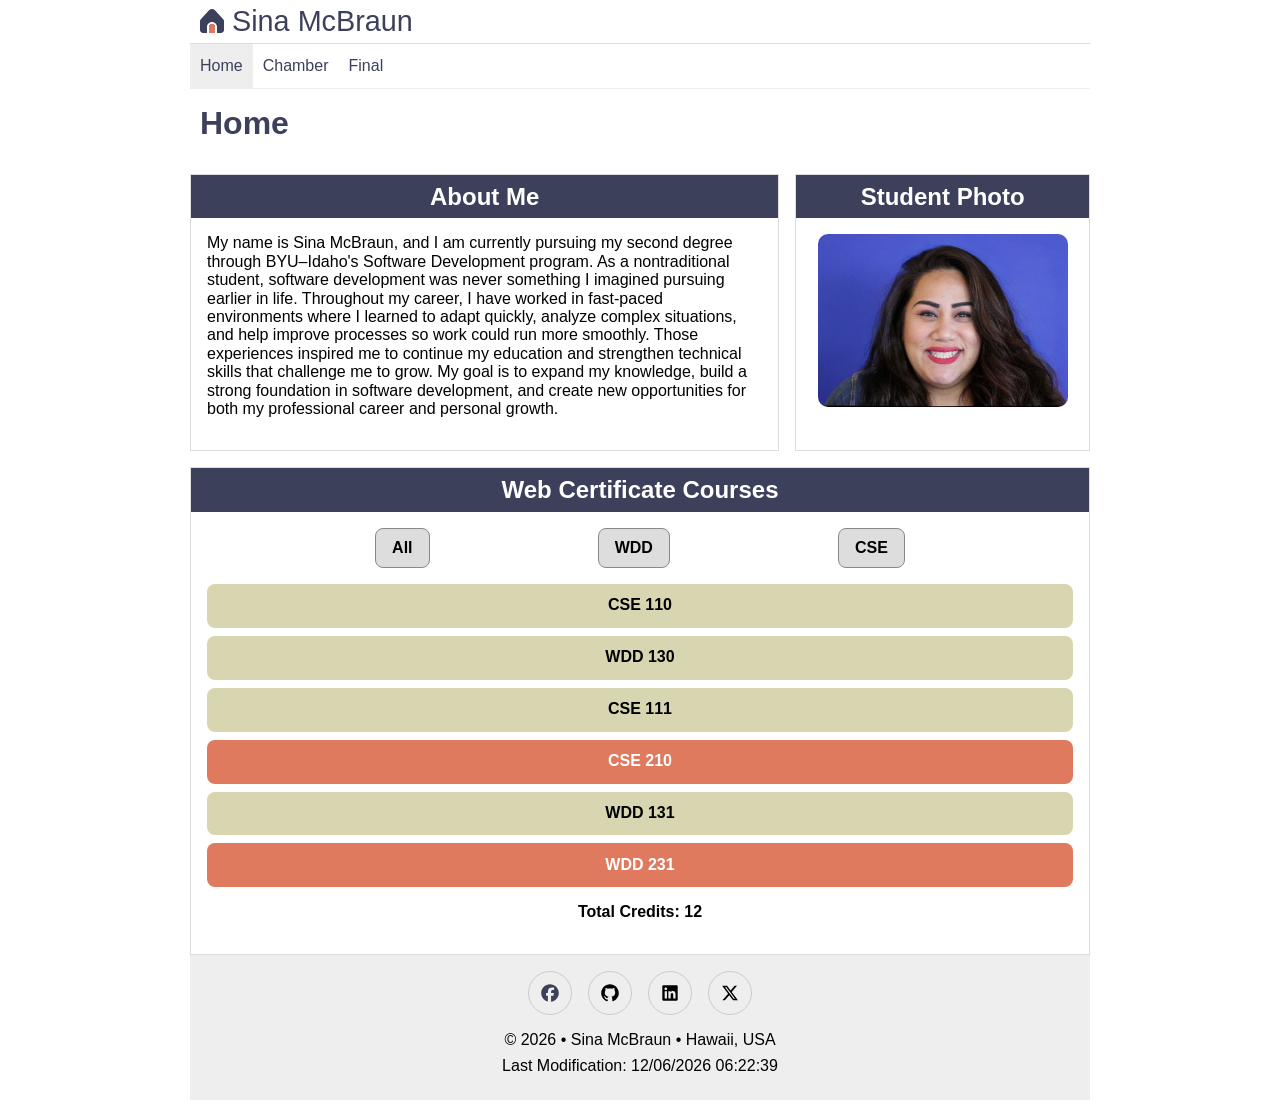
==== index.html @ e38aa556 "W01 course home page" ====
<!DOCTYPE html>
<html lang="en">

<head>
    <meta charset="UTF-8">
    <meta name="viewport" content="width=device-width, initial-scale=1.0">

    <title>Sina McBraun | WDD 231 Course Home</title>

    <meta name="description"
        content="WDD 231 Course Home Page for Sina McBraun featuring web development projects and coursework.">

    <meta name="author" content="Sina McBraun">

    <link rel="stylesheet" href="styles/normalize.css">
    <link rel="stylesheet" href="styles/small.css">
    <link rel="stylesheet" href="styles/larger.css">
    <script src="scripts/navigation.js" defer></script>
    <script src="scripts/date.js" defer></script>
    <script src="scripts/course.js" defer></script>

</head>

<body>
    <header>
        <img src="images/home.svg" alt="Site Logo" width="512" height="512">
        <span>Sina McBraun</span>
        <button id="ham-btn" class="hamburger"></button>
    </header>
    <nav id="nav-bar" class="navigation">
        <ul>
            <li class="current"><a href="index.html">Home</a></li>
            <li><a href="chamber/">Chamber</a></li>
            <li><a href="#">Final</a></li>
        </ul>

    </nav>


    <main>
        <h1>Home</h1>

        <section class="about">
            <h2>About Me</h2>
            <p>
                My name is Sina McBraun, and I am currently pursuing my second degree through BYU–Idaho's Software
                Development
                program. As a nontraditional student, software development was never something I imagined pursuing
                earlier in
                life. Throughout my career, I have worked in fast-paced environments where I learned to adapt quickly,
                analyze
                complex situations, and help improve processes so work could run more smoothly. Those experiences
                inspired me
                to continue my education and strengthen technical skills that challenge me to grow. My goal is to expand
                my
                knowledge, build a strong foundation in software development, and create new opportunities for both my
                professional career and personal growth.
            </p>
            </p>

        </section>

        <section class="photo">
            <h2>Student Photo</h2>
            <img src="images/profile.jpg" alt="Photo of Sina McBraun">
        </section>

        <section class="courses">
            <h2>Web Certificate Courses</h2>

            <div class="course-buttons">
                <button id="all">All</button>
                <button id="wdd">WDD</button>
                <button id="cse">CSE</button>
            </div>

            <div id="course-cards"></div>

            <p id="credits"></p>
        </section>

    </main>
    <footer>
        <div class="social">
            <a href="https://www.facebook.com/sinamcbraun" target="_blank">
                <img src="images/facebook.svg" alt="facebook" width="16" height="16">
            </a>

            <a href="https://www.facebook.com/yourprofile" target="_blank">
                <img src="images/github.svg" alt="github" width="16" height="16">
            </a>

            <a href="https://www.facebook.com/yourprofile" target="_blank">
                <img src="images/linkedin.svg" alt="linkedin" width="16" height="16">
            </a>

            <a href="https://www.facebook.com/yourprofile" target="_blank">
                <img src="images/twitter-x.svg" alt="twitter-x" width="16" height="16">
            </a>
        </div>

        <p>&copy; <span id="currentyear"></span> • Sina McBraun • Hawaii, USA</p>
        <p id="lastModified"></p>
    </footer>


</body>


</html>
---- styles/small.css ----
/* --------------- COLOR SCHEME ---------------

terra cotta #E07A5F
deep slate blue #3D405B
*/

/*************** SITE WIDE ***************/

* {
    font-family: "Josefina Sans", sans-serif;
    box-sizing: border-box;
}

h1 {
    margin: 1rem;
    color: #3D405B;
}





/*************** HEADER ***************/
header {
    display: grid;
    grid-template-columns: 24px auto 44px;
    padding: 5px 0 5px 10px;
    align-items: end;
    border-bottom: solid 1px #ddd;
    column-gap: 8px;
}

header img {
    display: block;
    width: 100%;
    height: auto;
    padding-bottom: 5px;
}

header span {
    font-size: 1.8rem;
    color: #3D405B;
}


/*************** HAMBURGER ***************/

.hamburger {
    background: none;
    border: none;
    color: #3D405B;
    cursor: pointer;
    font-family: Verdana, Geneva, Tahoma, sans-serif;
    font-size: 1.9rem;


}

.hamburger::before {
    content: "\2630";

}

.hamburger.show::before {
    content: "\00D7";
}

/*************** NAVIGATION ***************/
.navigation {
    display: none;

}

.navigation.show {
    display: block;

}

.navigation ul {
    list-style-type: none;
    margin: 0;
    padding: 0;
}

.navigation a {
    display: block;
    padding: .8rem 10px;
    color: #3D405B;
    text-decoration: none;
    border-bottom: solid 1px #ddd;
}

.navigation li.current {
    background-color: #eee;
}

.navigation a:hover {
    background-color: #E07A5F;
    color: white;
}

h1 {
    margin-left: 10px;
}


/*************** WEB CERTIFICATE COURSE ***************/
.photo img {
    width: 250px;
    height: auto;
    display: block;
    margin: 1rem auto;
    border-radius: 10px;
}

.course-buttons {
    display: flex;
    justify-content: space-evenly;
    margin: 1rem 0;
}

.course-buttons button {
    padding: .6rem 1rem;
    border-radius: 8px;
    border: 1px solid #888;
    background: #ddd;
    font-weight: bold;
    cursor: pointer;

}

.course-buttons button:hover {
    background: #E07A5F;
    color: white;

}

.course-card {
    background: #E07A5F;
    color: white;
    padding: .8rem;
    margin: .5rem 0;
    text-align: center;
    border-radius: 8px;
    font-weight: bold;

}

.course-card.completed {
    background: #d8d6b0;
    color: black;
}

#credits {
    text-align: center;
    font-weight: bold;
    margin-top: 1rem;
}


/*************** FOOTER ***************/
footer {
    background-color: #eee;
    padding: 1rem 10px;
    text-align: center;

}

.social {
    display: flex;
    justify-content: center;
    column-gap: 1rem;
    margin-bottom: 1rem;

}

.social a {
    display: flex;
    justify-content: center;
    align-items: center;
    width: 44px;
    height: 44px;
    border: #ccc solid 1px;
    border-radius: 22px;

}

.social img {
    width: 22px;
    height: 22px;
}

.social a:hover {
    background-color: #ddd;

}

footer p {
    margin: .5rem 0;
}
---- styles/larger.css ----
@media only screen and (min-width: 38rem) {

    header,
    main,
    nav,
    footer {
        max-width: 900px;
        margin: 0 auto;
    }


    header {
        grid-template-columns: 24px auto;
    }

    .hamburger {
        display: none;

    }

    .navigation {
        display: block;
        border-bottom: solid 1px #eee;
    }

    .navigation ul {
        display: flex;
    }

    .navigation a {
        border: none;
    }

    main {
        display: grid;
        grid-template-columns: 2fr 1fr;
        gap: 1rem;
    }

    main h1 {
        grid-column: 1 / 3;
    }

    .courses {
        grid-column: 1 /3;

    }

    .about,
    .photo,
    .courses {
        border: 1px solid #ddd;
        padding: 1rem;
    }

    .about h2,
    .photo h2,
    .courses h2 {
        background-color: #3D405B;
        color: white;
        text-align: center;
        padding: .5rem;
        margin: -1rem -1rem 1rem -1rem;
    }

}
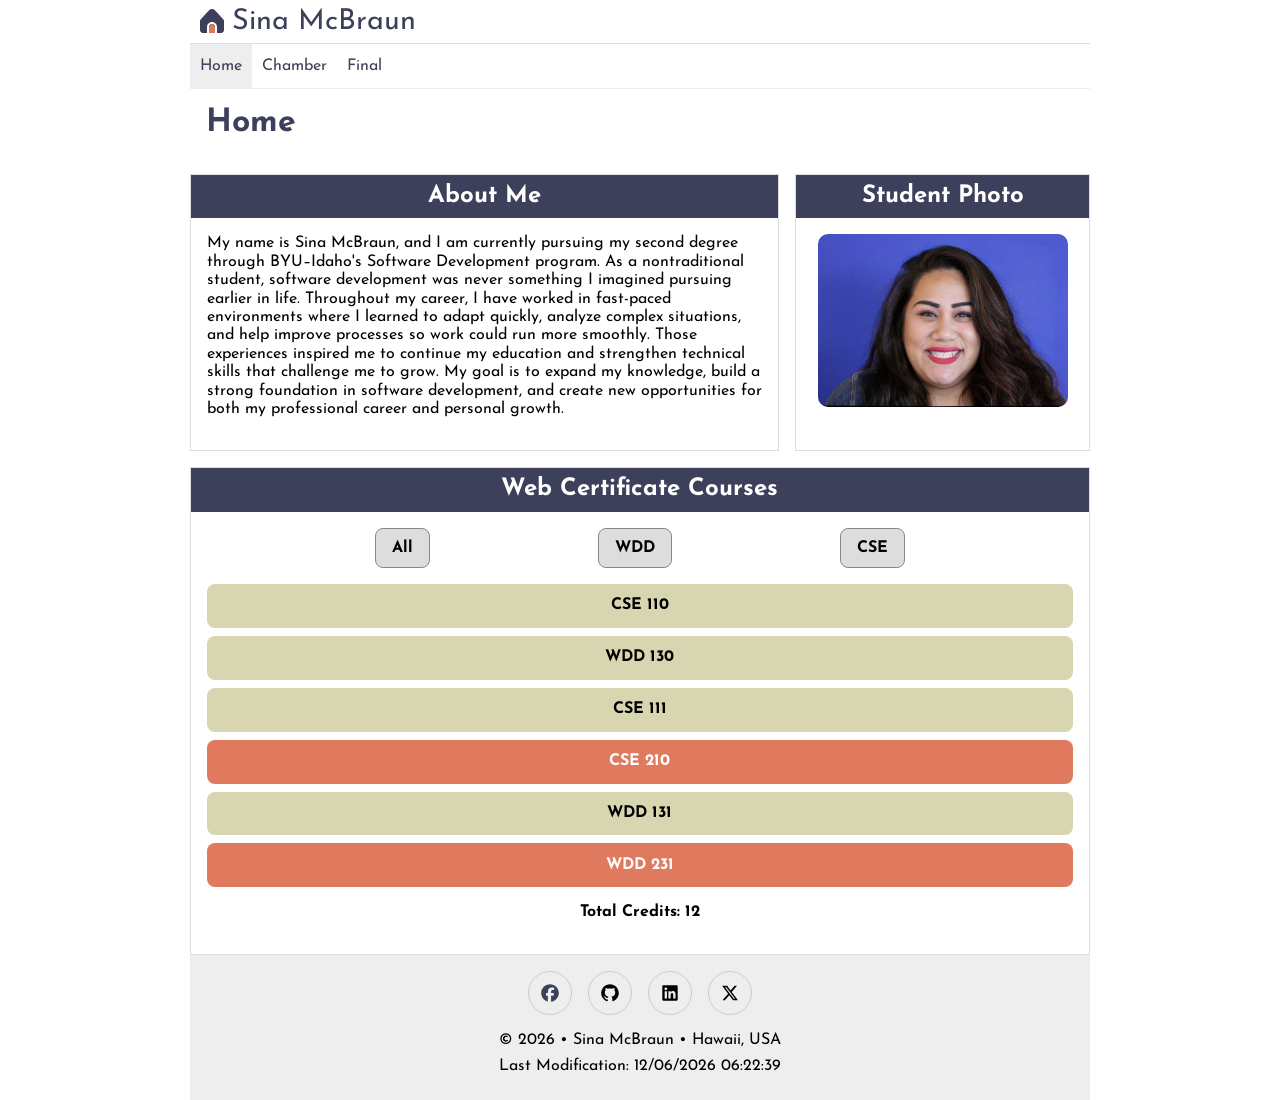
==== commit 4e66c494: "Fix audit issues" ====
--- a/index.html
+++ b/index.html
@@ -11,6 +11,10 @@
         content="WDD 231 Course Home Page for Sina McBraun featuring web development projects and coursework.">
 
     <meta name="author" content="Sina McBraun">
+
+    <link rel="preconnect" href="https://fonts.googleapis.com">
+    <link rel="preconnect" href="https://fonts.gstatic.com" crossorigin>
+    <link href="https://fonts.googleapis.com/css2?family=Josefin+Sans&display=swap" rel="stylesheet">
 
     <link rel="stylesheet" href="styles/normalize.css">
     <link rel="stylesheet" href="styles/small.css">
--- a/styles/small.css
+++ b/styles/small.css
@@ -7,7 +7,7 @@
 /*************** SITE WIDE ***************/
 
 * {
-    font-family: "Josefina Sans", sans-serif;
+    font-family: "Josefin Sans", sans-serif;
     box-sizing: border-box;
 }
 
@@ -99,9 +99,6 @@
     color: white;
 }
 
-h1 {
-    margin-left: 10px;
-}
 
 
 /*************** WEB CERTIFICATE COURSE ***************/
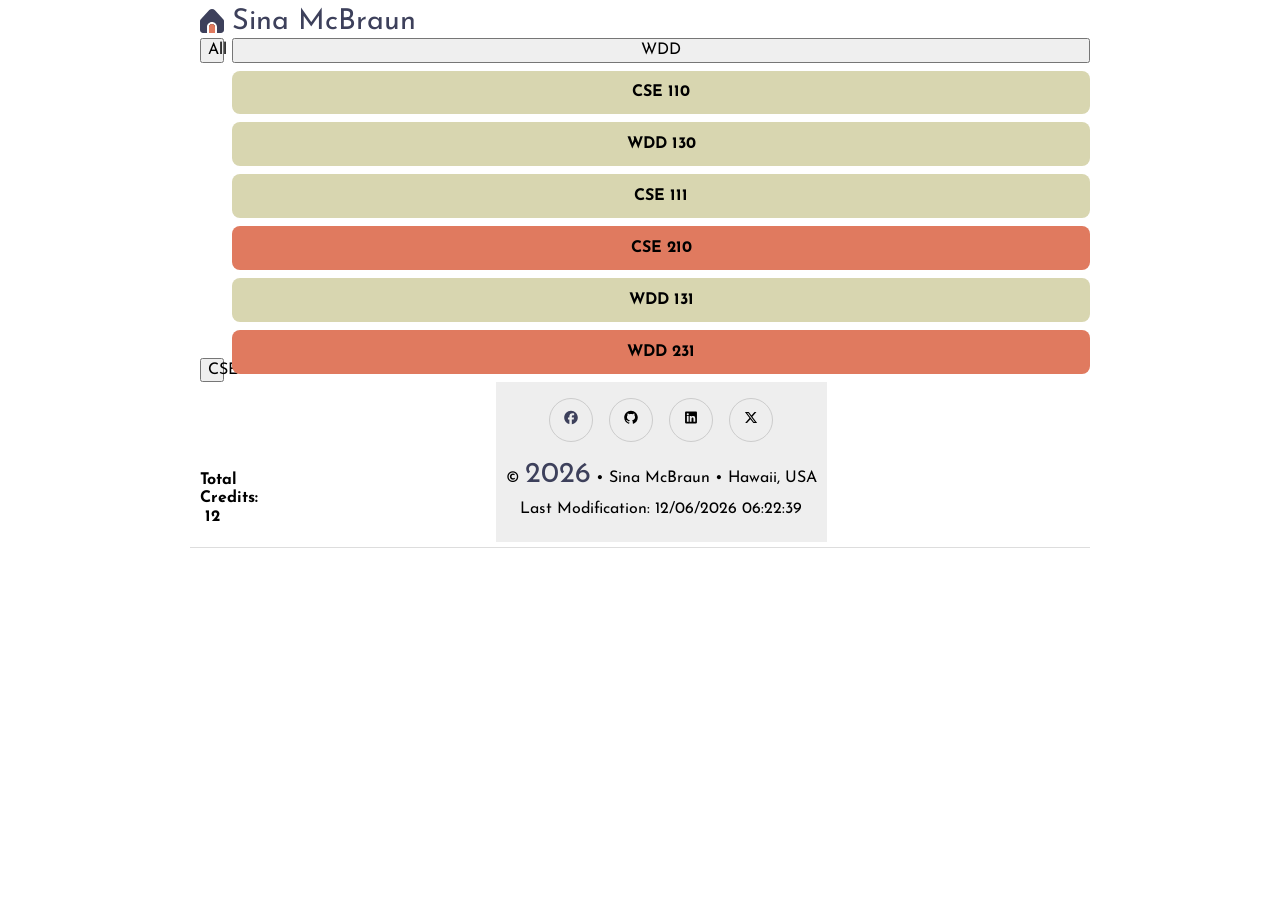
==== commit ad3e409e: "lighthouse errors" ====
--- a/index.html
+++ b/index.html
@@ -29,83 +29,90 @@
     <header>
         <img src="images/home.svg" alt="Site Logo" width="512" height="512">
         <span>Sina McBraun</span>
-        <button id="ham-btn" class="hamburger"></button>
+        <button id="ham-btn" class="hamburger" aria-label="Open navigation menu'>
+        </button>
     </header>
-    <nav id="nav-bar" class="navigation">
-        <ul>
-            <li class="current"><a href="index.html">Home</a></li>
-            <li><a href="chamber/">Chamber</a></li>
-            <li><a href="#">Final</a></li>
-        </ul>
+    <nav id=" nav-bar" class="navigation">
+            <ul>
+                <li class="current"><a href="index.html">Home</a></li>
+                <li><a href="chamber/">Chamber</a></li>
+                <li><a href="#">Final</a></li>
+            </ul>
 
-    </nav>
+            </nav>
 
 
-    <main>
-        <h1>Home</h1>
+            <main>
+                <h1>Home</h1>
 
-        <section class="about">
-            <h2>About Me</h2>
-            <p>
-                My name is Sina McBraun, and I am currently pursuing my second degree through BYU–Idaho's Software
-                Development
-                program. As a nontraditional student, software development was never something I imagined pursuing
-                earlier in
-                life. Throughout my career, I have worked in fast-paced environments where I learned to adapt quickly,
-                analyze
-                complex situations, and help improve processes so work could run more smoothly. Those experiences
-                inspired me
-                to continue my education and strengthen technical skills that challenge me to grow. My goal is to expand
-                my
-                knowledge, build a strong foundation in software development, and create new opportunities for both my
-                professional career and personal growth.
-            </p>
-            </p>
+                <section class="about">
+                    <h2>About Me</h2>
+                    <p>
+                        My name is Sina McBraun, and I am currently pursuing my second degree through BYU–Idaho's
+                        Software
+                        Development
+                        program. As a nontraditional student, software development was never something I imagined
+                        pursuing
+                        earlier in
+                        life. Throughout my career, I have worked in fast-paced environments where I learned to adapt
+                        quickly,
+                        analyze
+                        complex situations, and help improve processes so work could run more smoothly. Those
+                        experiences
+                        inspired me
+                        to continue my education and strengthen technical skills that challenge me to grow. My goal is
+                        to expand
+                        my
+                        knowledge, build a strong foundation in software development, and create new opportunities for
+                        both my
+                        professional career and personal growth.
+                    </p>
 
-        </section>
 
-        <section class="photo">
-            <h2>Student Photo</h2>
-            <img src="images/profile.jpg" alt="Photo of Sina McBraun">
-        </section>
+                </section>
 
-        <section class="courses">
-            <h2>Web Certificate Courses</h2>
+                <section class="photo">
+                    <h2>Student Photo</h2>
+                    <img src="images/profile.jpg" alt="Photo of Sina McBraun">
+                </section>
 
-            <div class="course-buttons">
-                <button id="all">All</button>
-                <button id="wdd">WDD</button>
-                <button id="cse">CSE</button>
-            </div>
+                <section class="courses">
+                    <h2>Web Certificate Courses</h2>
 
-            <div id="course-cards"></div>
+                    <div class="course-buttons">
+                        <button id="all">All</button>
+                        <button id="wdd">WDD</button>
+                        <button id="cse">CSE</button>
+                    </div>
 
-            <p id="credits"></p>
-        </section>
+                    <div id="course-cards"></div>
 
-    </main>
-    <footer>
-        <div class="social">
-            <a href="https://www.facebook.com/sinamcbraun" target="_blank">
-                <img src="images/facebook.svg" alt="facebook" width="16" height="16">
-            </a>
+                    <p id="credits"></p>
+                </section>
 
-            <a href="https://www.facebook.com/yourprofile" target="_blank">
-                <img src="images/github.svg" alt="github" width="16" height="16">
-            </a>
+            </main>
+            <footer>
+                <div class="social">
+                    <a href="https://www.facebook.com/sinamcbraun" target="_blank">
+                        <img src="images/facebook.svg" alt="facebook" width="16" height="16">
+                    </a>
 
-            <a href="https://www.facebook.com/yourprofile" target="_blank">
-                <img src="images/linkedin.svg" alt="linkedin" width="16" height="16">
-            </a>
+                    <a href="https://www.facebook.com/yourprofile" target="_blank">
+                        <img src="images/github.svg" alt="github" width="16" height="16">
+                    </a>
 
-            <a href="https://www.facebook.com/yourprofile" target="_blank">
-                <img src="images/twitter-x.svg" alt="twitter-x" width="16" height="16">
-            </a>
-        </div>
+                    <a href="https://www.facebook.com/yourprofile" target="_blank">
+                        <img src="images/linkedin.svg" alt="linkedin" width="16" height="16">
+                    </a>
 
-        <p>&copy; <span id="currentyear"></span> • Sina McBraun • Hawaii, USA</p>
-        <p id="lastModified"></p>
-    </footer>
+                    <a href="https://www.facebook.com/yourprofile" target="_blank">
+                        <img src="images/twitter-x.svg" alt="twitter-x" width="16" height="16">
+                    </a>
+                </div>
+
+                <p>&copy; <span id="currentyear"></span> • Sina McBraun • Hawaii, USA</p>
+                <p id="lastModified"></p>
+            </footer>
 
 
 </body>
--- a/styles/small.css
+++ b/styles/small.css
@@ -134,7 +134,7 @@
 
 .course-card {
     background: #E07A5F;
-    color: white;
+    color: black;
     padding: .8rem;
     margin: .5rem 0;
     text-align: center;
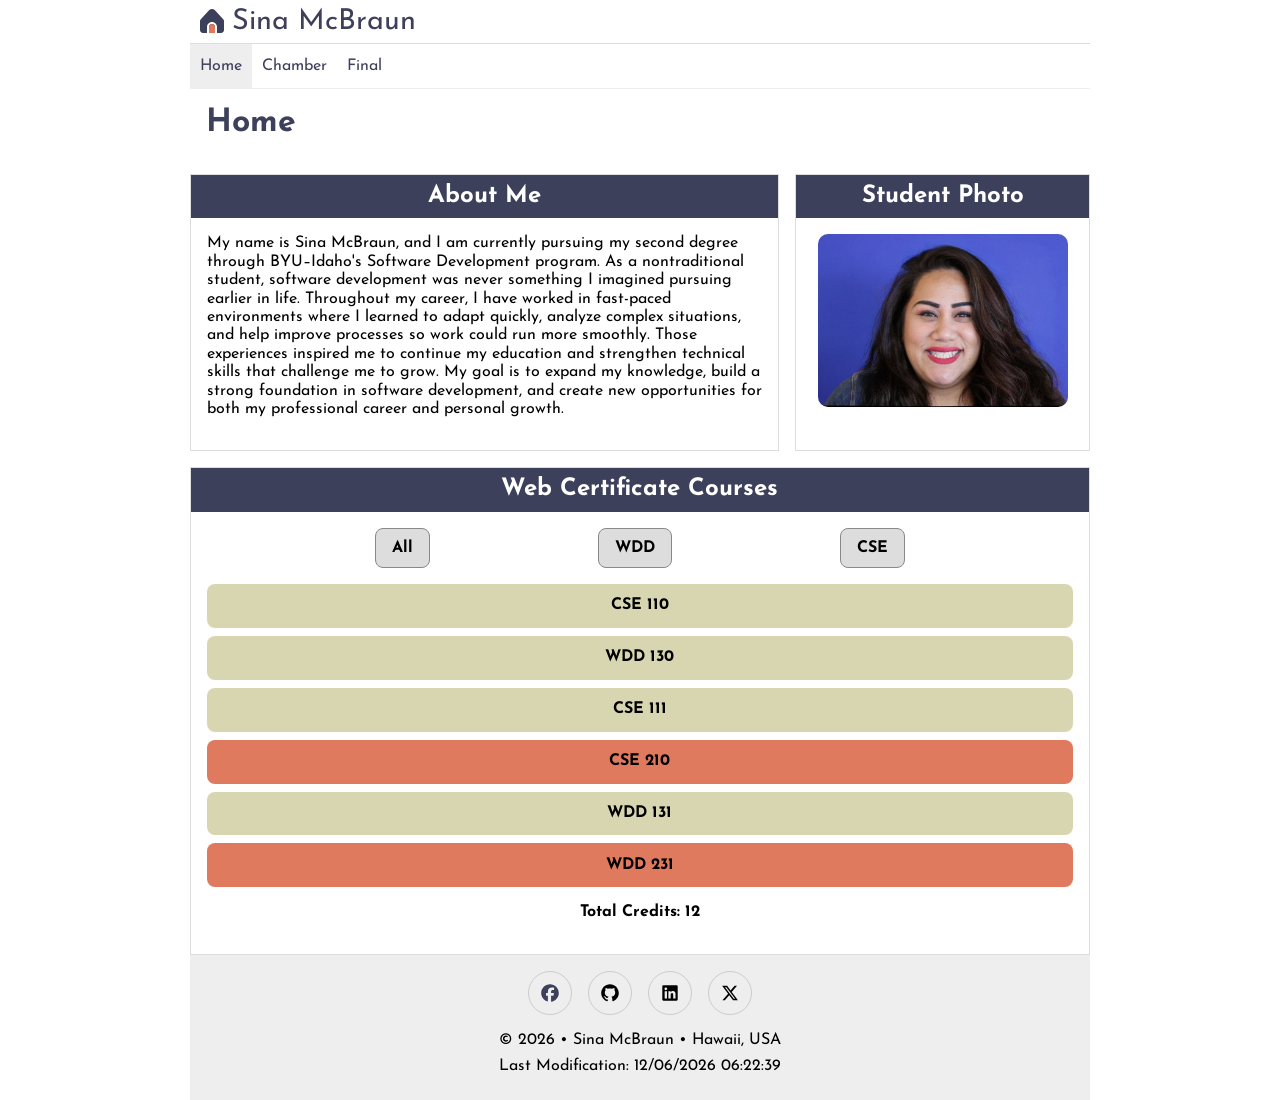
==== commit e48181c9: "corrected ' to " for aria-label="Open navigation menu'" ====
--- a/index.html
+++ b/index.html
@@ -29,90 +29,91 @@
     <header>
         <img src="images/home.svg" alt="Site Logo" width="512" height="512">
         <span>Sina McBraun</span>
-        <button id="ham-btn" class="hamburger" aria-label="Open navigation menu'>
+
+        <button id="ham-btn" class="hamburger" aria-label="Open navigation menu">
         </button>
     </header>
     <nav id=" nav-bar" class="navigation">
-            <ul>
-                <li class="current"><a href="index.html">Home</a></li>
-                <li><a href="chamber/">Chamber</a></li>
-                <li><a href="#">Final</a></li>
-            </ul>
+        <ul>
+            <li class="current"><a href="index.html">Home</a></li>
+            <li><a href="chamber/">Chamber</a></li>
+            <li><a href="#">Final</a></li>
+        </ul>
 
-            </nav>
+    </nav>
 
 
-            <main>
-                <h1>Home</h1>
+    <main>
+        <h1>Home</h1>
 
-                <section class="about">
-                    <h2>About Me</h2>
-                    <p>
-                        My name is Sina McBraun, and I am currently pursuing my second degree through BYU–Idaho's
-                        Software
-                        Development
-                        program. As a nontraditional student, software development was never something I imagined
-                        pursuing
-                        earlier in
-                        life. Throughout my career, I have worked in fast-paced environments where I learned to adapt
-                        quickly,
-                        analyze
-                        complex situations, and help improve processes so work could run more smoothly. Those
-                        experiences
-                        inspired me
-                        to continue my education and strengthen technical skills that challenge me to grow. My goal is
-                        to expand
-                        my
-                        knowledge, build a strong foundation in software development, and create new opportunities for
-                        both my
-                        professional career and personal growth.
-                    </p>
+        <section class="about">
+            <h2>About Me</h2>
+            <p>
+                My name is Sina McBraun, and I am currently pursuing my second degree through BYU–Idaho's
+                Software
+                Development
+                program. As a nontraditional student, software development was never something I imagined
+                pursuing
+                earlier in
+                life. Throughout my career, I have worked in fast-paced environments where I learned to adapt
+                quickly,
+                analyze
+                complex situations, and help improve processes so work could run more smoothly. Those
+                experiences
+                inspired me
+                to continue my education and strengthen technical skills that challenge me to grow. My goal is
+                to expand
+                my
+                knowledge, build a strong foundation in software development, and create new opportunities for
+                both my
+                professional career and personal growth.
+            </p>
 
 
-                </section>
+        </section>
 
-                <section class="photo">
-                    <h2>Student Photo</h2>
-                    <img src="images/profile.jpg" alt="Photo of Sina McBraun">
-                </section>
+        <section class="photo">
+            <h2>Student Photo</h2>
+            <img src="images/profile.jpg" alt="Photo of Sina McBraun">
+        </section>
 
-                <section class="courses">
-                    <h2>Web Certificate Courses</h2>
+        <section class="courses">
+            <h2>Web Certificate Courses</h2>
 
-                    <div class="course-buttons">
-                        <button id="all">All</button>
-                        <button id="wdd">WDD</button>
-                        <button id="cse">CSE</button>
-                    </div>
+            <div class="course-buttons">
+                <button id="all">All</button>
+                <button id="wdd">WDD</button>
+                <button id="cse">CSE</button>
+            </div>
 
-                    <div id="course-cards"></div>
+            <div id="course-cards"></div>
 
-                    <p id="credits"></p>
-                </section>
+            <p id="credits"></p>
+        </section>
 
-            </main>
-            <footer>
-                <div class="social">
-                    <a href="https://www.facebook.com/sinamcbraun" target="_blank">
-                        <img src="images/facebook.svg" alt="facebook" width="16" height="16">
-                    </a>
+    </main>
+    <footer>
+        <div class="social">
+            <a href="https://www.facebook.com/sinamcbraun" target="_blank">
+                <img src="images/facebook.svg" alt="facebook" width="16" height="16">
+            </a>
 
-                    <a href="https://www.facebook.com/yourprofile" target="_blank">
-                        <img src="images/github.svg" alt="github" width="16" height="16">
-                    </a>
+            <a href="https://www.facebook.com/yourprofile" target="_blank">
+                <img src="images/github.svg" alt="github" width="16" height="16">
+            </a>
 
-                    <a href="https://www.facebook.com/yourprofile" target="_blank">
-                        <img src="images/linkedin.svg" alt="linkedin" width="16" height="16">
-                    </a>
+            <a href="https://www.facebook.com/yourprofile" target="_blank">
+                <img src="images/linkedin.svg" alt="linkedin" width="16" height="16">
+            </a>
 
-                    <a href="https://www.facebook.com/yourprofile" target="_blank">
-                        <img src="images/twitter-x.svg" alt="twitter-x" width="16" height="16">
-                    </a>
-                </div>
+            <a href="https://www.facebook.com/yourprofile" target="_blank">
+                <img src="images/twitter-x.svg" alt="twitter-x" width="16" height="16">
+            </a>
+        </div>
 
-                <p>&copy; <span id="currentyear"></span> • Sina McBraun • Hawaii, USA</p>
-                <p id="lastModified"></p>
-            </footer>
+        <p>&copy; <span id="currentyear"></span> • Sina McBraun • Hawaii, USA</p>
+        <p id="lastModified"></p>
+    </footer>
 
 
 </body>
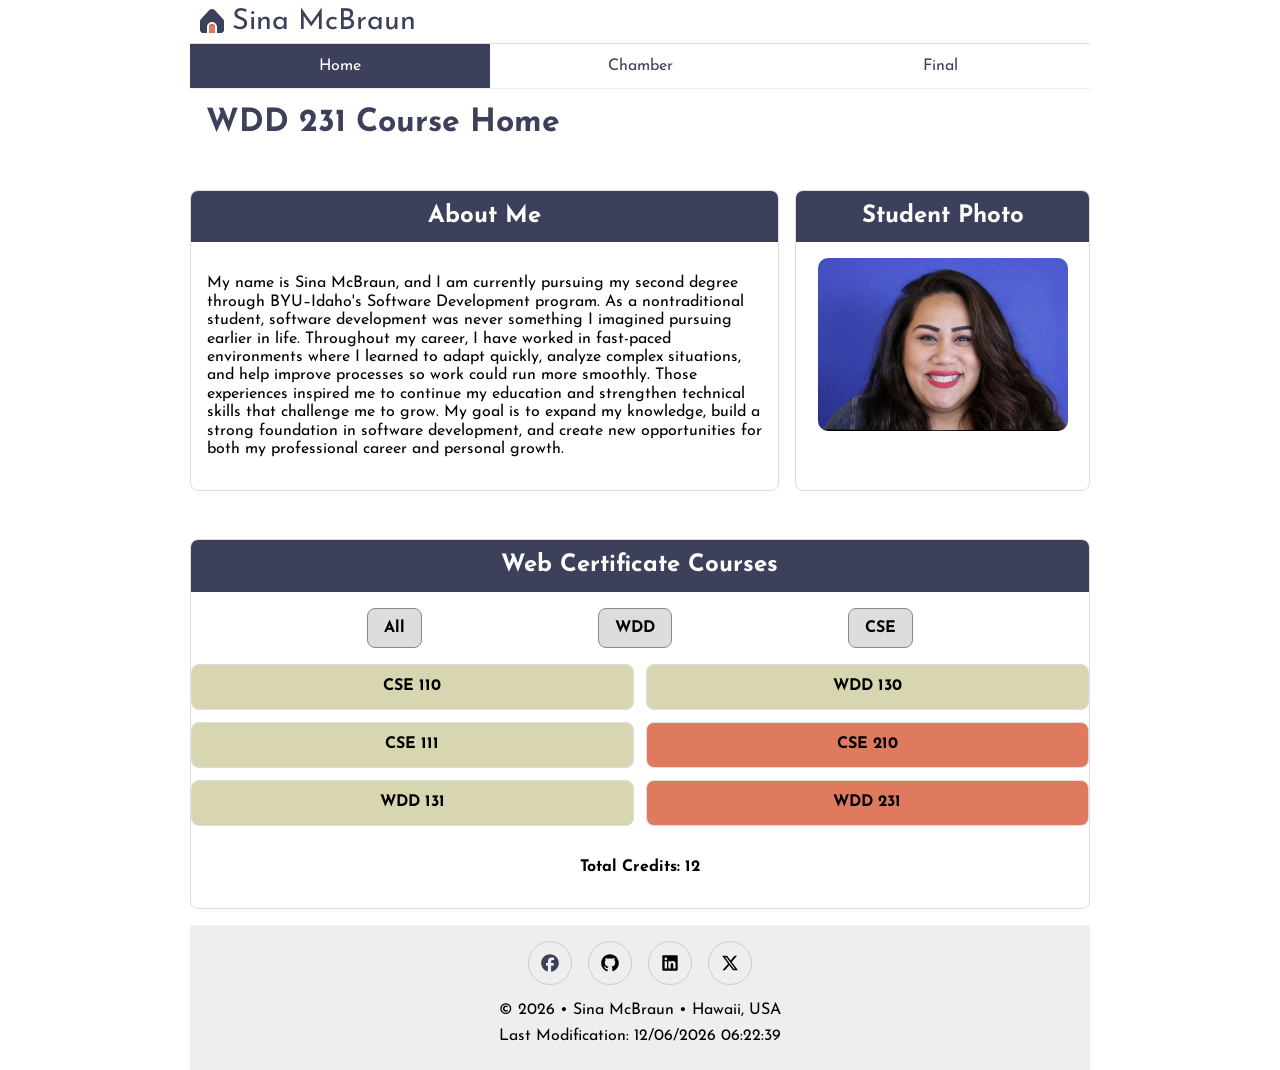
==== commit a4e63c8c: "Update W01 home page" ====
--- a/index.html
+++ b/index.html
@@ -7,8 +7,16 @@
 
     <title>Sina McBraun | WDD 231 Course Home</title>
 
+    <link rel="icon" href="favicon.ico">
+
     <meta name="description"
         content="WDD 231 Course Home Page for Sina McBraun featuring web development projects and coursework.">
+
+    <meta property="og:title" content="Sina McBraun | WDD 231 Course Home">
+    <meta property="og:description"
+        content="WDD 231 Course Home Page for Sina McBraun to feature web development projects and homework assignments.">
+    <meta property="og:image" content="https://smcbraun.github.io/wdd231/images/profile.jpg">
+    <meta property="og:url" content="https://smcbraun.github.io/wdd231/">
 
     <meta name="author" content="Sina McBraun">
 
@@ -33,7 +41,7 @@
         <button id="ham-btn" class="hamburger" aria-label="Open navigation menu">
         </button>
     </header>
-    <nav id=" nav-bar" class="navigation">
+    <nav id="nav-bar" class="navigation">
         <ul>
             <li class="current"><a href="index.html">Home</a></li>
             <li><a href="chamber/">Chamber</a></li>
@@ -44,7 +52,7 @@
 
 
     <main>
-        <h1>Home</h1>
+        <h1>WDD 231 Course Home</h1>
 
         <section class="about">
             <h2>About Me</h2>
@@ -98,15 +106,15 @@
                 <img src="images/facebook.svg" alt="facebook" width="16" height="16">
             </a>
 
-            <a href="https://www.facebook.com/yourprofile" target="_blank">
+            <a href="https://github.com" target="_blank">
                 <img src="images/github.svg" alt="github" width="16" height="16">
             </a>
 
-            <a href="https://www.facebook.com/yourprofile" target="_blank">
+            <a href="https://www.linkedin.com/in/sinamcbraun" target="_blank">
                 <img src="images/linkedin.svg" alt="linkedin" width="16" height="16">
             </a>
 
-            <a href="https://www.facebook.com/yourprofile" target="_blank">
+            <a href="https://x.com/MakT92" target="_blank">
                 <img src="images/twitter-x.svg" alt="twitter-x" width="16" height="16">
             </a>
         </div>
--- a/styles/small.css
+++ b/styles/small.css
@@ -16,7 +16,28 @@
     color: #3D405B;
 }
 
-
+main {
+    margin: 0 10px;
+}
+
+section {
+    margin: 1rem 0;
+    border: 1px solid #ddd;
+    border-radius: 8px;
+    overflow: hidden;
+}
+
+section h2 {
+    background-color: #3D405B;
+    color: white;
+    text-align: center;
+    margin: 0;
+    padding: .75rem;
+}
+
+section p {
+    padding: 1rem;
+}
 
 
 
@@ -90,8 +111,9 @@
     border-bottom: solid 1px #ddd;
 }
 
-.navigation li.current {
-    background-color: #eee;
+.navigation li.current a {
+    background-color: #3D405B;
+    color: white;
 }
 
 .navigation a:hover {
--- a/styles/larger.css
+++ b/styles/larger.css
@@ -31,6 +31,11 @@
         border: none;
     }
 
+    .navigation li {
+        flex: 1;
+        text-align: center;
+    }
+
     main {
         display: grid;
         grid-template-columns: 2fr 1fr;
@@ -46,21 +51,17 @@
 
     }
 
-    .about,
-    .photo,
-    .courses {
-        border: 1px solid #ddd;
-        padding: 1rem;
+
+
+
+    #course-cards {
+        display: grid;
+        grid-template-columns: repeat(2, 1fr);
+        gap: .75rem;
     }
 
-    .about h2,
-    .photo h2,
-    .courses h2 {
-        background-color: #3D405B;
-        color: white;
-        text-align: center;
-        padding: .5rem;
-        margin: -1rem -1rem 1rem -1rem;
+    .course-card {
+        margin: 0;
     }
 
 }
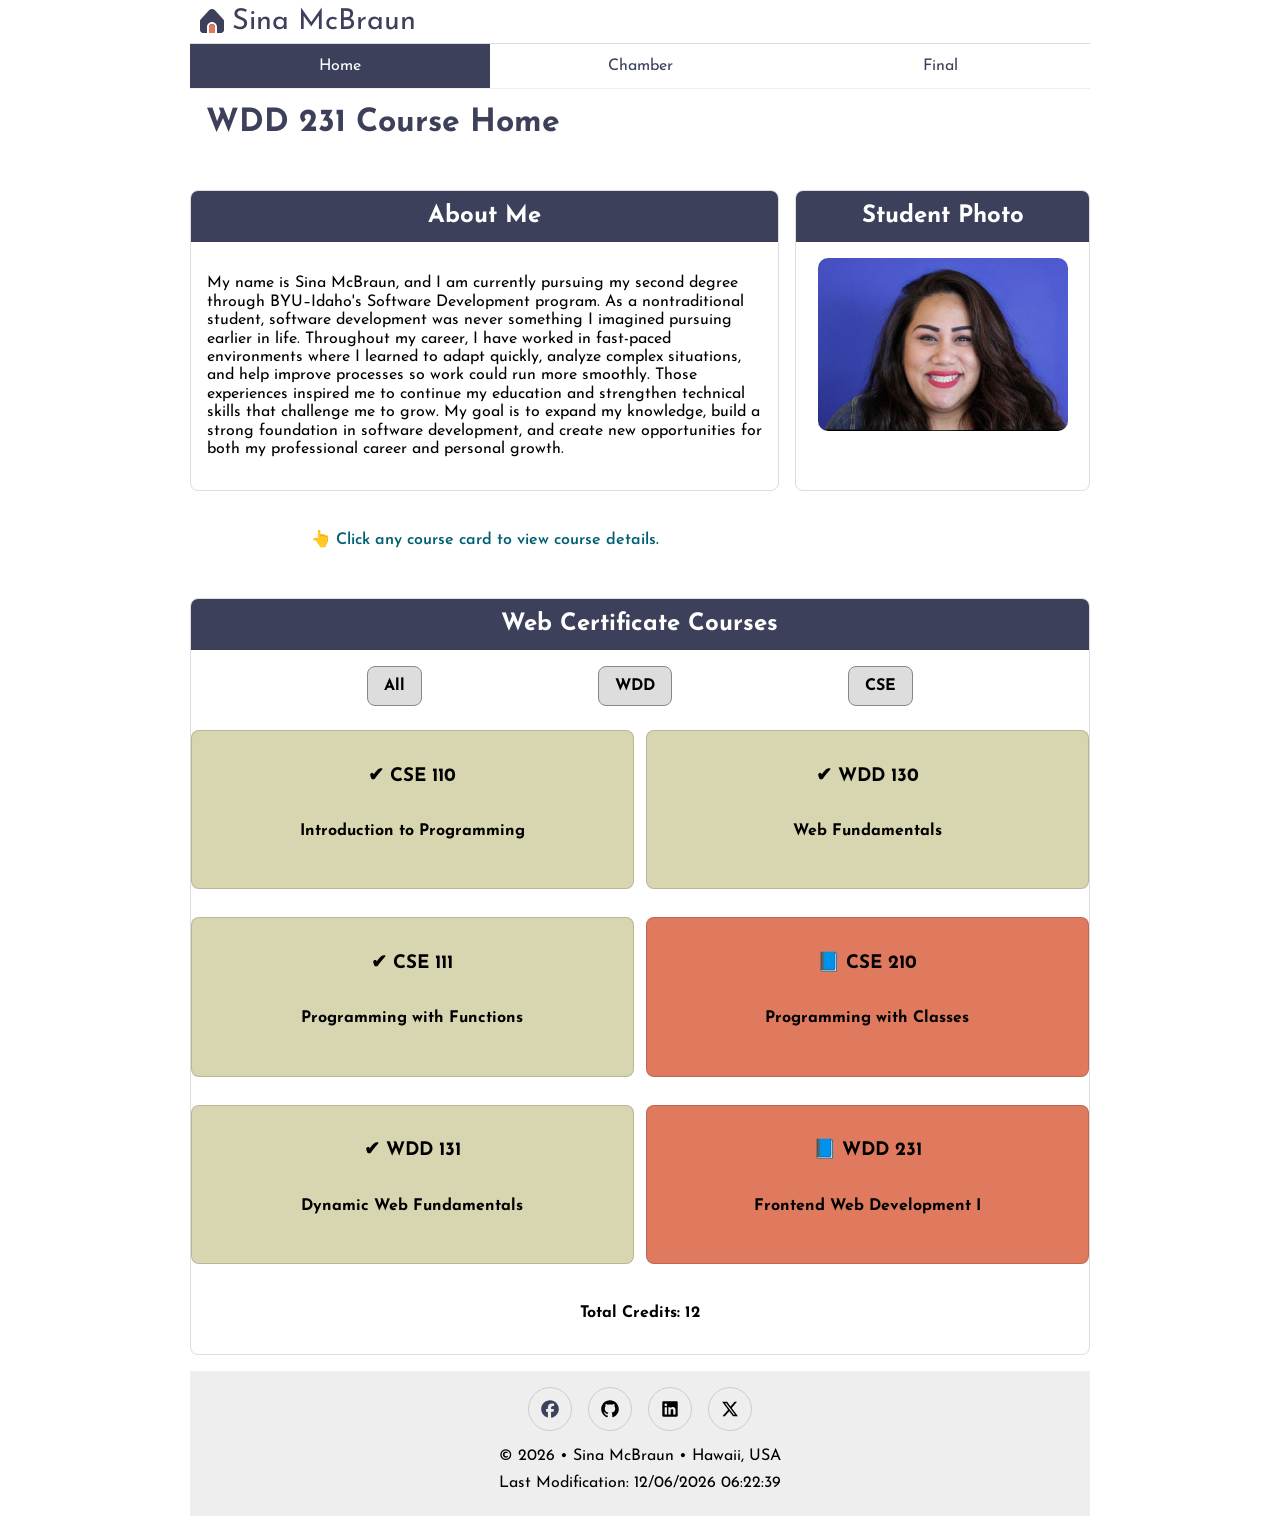
==== commit 206c65af: "join html revision" ====
--- a/index.html
+++ b/index.html
@@ -85,6 +85,10 @@
             <img src="images/profile.jpg" alt="Photo of Sina McBraun">
         </section>
 
+        <p class="course-instruction">
+            👆 Click any course card to view course details.
+        </p>
+
         <section class="courses">
             <h2>Web Certificate Courses</h2>
 
@@ -98,8 +102,9 @@
 
             <p id="credits"></p>
         </section>
+        <dialog id="course-details"></dialog>
+    </main>
 
-    </main>
     <footer>
         <div class="social">
             <a href="https://www.facebook.com/sinamcbraun" target="_blank">
--- a/styles/larger.css
+++ b/styles/larger.css
@@ -52,7 +52,7 @@
     }
 
 
-
+    /*--------------------COURSE CARDS--------------------*/
 
     #course-cards {
         display: grid;
@@ -61,7 +61,65 @@
     }
 
     .course-card {
-        margin: 0;
+        padding: 1rem;
+        border: 1px solid rgb(0 0 0 / 15%);
+        border-radius: 8px;
+        text-align: center;
+        cursor: pointer;
+        transition: transform 0.2s ease, box-shadow 0.2s ease;
+
     }
 
+    .course-card:hover {
+        cursor: pointer;
+        transform: translateY(-3px);
+        box-shadow: 0 6px 15px rgb(0 0 0 / 25%);
+        border-color: #005f73;
+    }
+
+    .course-card:focus {
+        outline: 3px solid #f4c542;
+        outline-offset: 3px;
+    }
+
+    .course-card.completed {
+        font-weight: bold;
+    }
+
+    .course-list li:hover {
+        cursor: pointer;
+        transform: scale(1.02)
+    }
+
+    .course-instruction {
+        text-align: center;
+        font-weight: 600;
+        color: #005f73;
+        margin: .5rem 0 1rem;
+    }
+
+}
+
+/*---------- modal dialog ----------*/
+
+dialog {
+    border: 1px solid rgb(0 0 0 / 10%);
+    border-radius: .25rem;
+    padding: 1rem;
+    background-color: #fff;
+    box-shadow: 0 0 3rem #777;
+    width: 90%;
+    max-width: 600px;
+}
+
+::backdrop {
+    background-color: rgb(0 0 0 / 50%);
+}
+
+dialog button {
+    position: absolute;
+    top: 23px;
+    right: 23px;
+    padding: .5rem 1rem;
+    border: 1px solid rgb(0 0 0 / 10%);
 }
